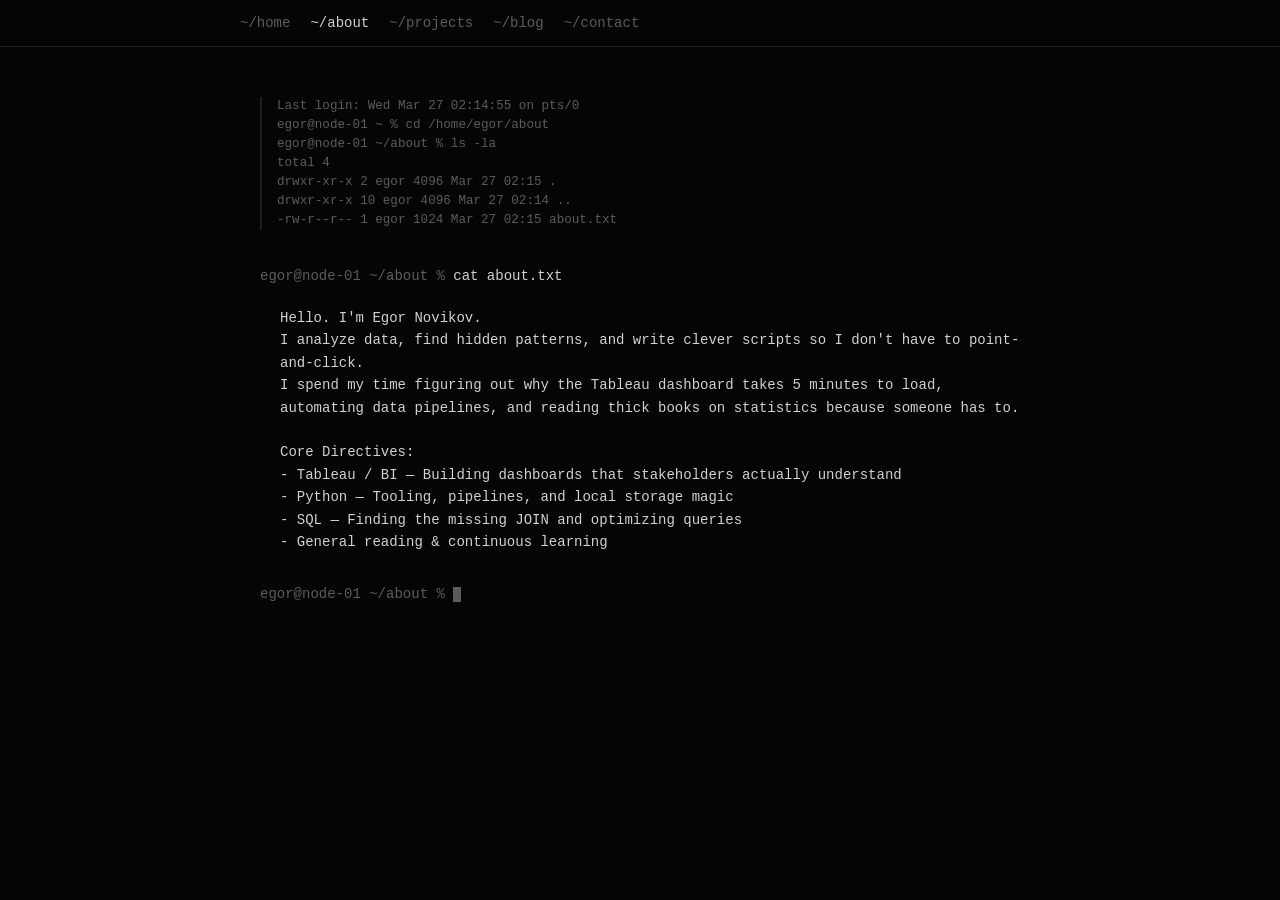
==== about.html @ 443dd17f "wow its alive" ====
<!DOCTYPE html>
<html lang="en">
<head>
    <meta charset="UTF-8">
    <meta name="viewport" content="width=device-width, initial-scale=1.0">
    <title>Portfolio - About</title>
    <link rel="stylesheet" href="style.css">
</head>
<body>

<header class="site-header">
    <nav>
        <a href="index.html">~/home</a>
        <a href="about.html" class="active">~/about</a>
        <a href="projects.html">~/projects</a>
        <a href="blog.html">~/blog</a>
        <a href="contact.html">~/contact</a>
    </nav>
</header>

<main class="terminal-content">
    <div class="terminal-history">
        <p>Last login: Wed Mar 27 02:14:55 on pts/0</p>
        <p>egor@node-01 ~ % cd /home/egor/about</p>
        <p>egor@node-01 ~/about % ls -la</p>
        <p>total 4</p>
        <p>drwxr-xr-x   2 egor 4096 Mar 27 02:15 .</p>
        <p>drwxr-xr-x  10 egor 4096 Mar 27 02:14 ..</p>
        <p>-rw-r--r--   1 egor 1024 Mar 27 02:15 about.txt</p>
    </div>

    <section class="section">
        <h2 class="prompt custom"><span class="dim">egor@node-01 ~/about %</span> <span class="cmd">cat about.txt</span></h2>
        
        <div class="terminal-text">
            <p>Hello. I'm Egor Novikov.</p>
            <p>I analyze data, find hidden patterns, and write clever scripts so I don't have to point-and-click.</p>
            <p>I spend my time figuring out why the Tableau dashboard takes 5 minutes to load, automating data pipelines, and reading thick books on statistics because someone has to.</p>
            <br>
            <p>Core Directives:</p>
            <ul>
                <li>- Tableau / BI — Building dashboards that stakeholders actually understand</li>
                <li>- Python — Tooling, pipelines, and local storage magic</li>
                <li>- SQL — Finding the missing JOIN and optimizing queries</li>
                <li>- General reading & continuous learning</li>
            </ul>
        </div>
        
        <div class="cursor-line mt">
            <span class="dim">egor@node-01 ~/about %</span> <span class="cursor"></span>
        </div>
    </section>
</main>
</body>
</html>
---- style.css ----
:root {
    --bg-color: #050505;
    --text-color: #d1d1d1;
    --highlight: #ffffff;
    --dim: #5c5c5c;
    --border: #1f1f1f;
    --font-mono: ui-monospace, 'SF Mono', Consolas, 'Liberation Mono', Menlo, monospace;
}

* {
    box-sizing: border-box;
    margin: 0;
    padding: 0;
}

::selection {
    background: #cccccc;
    color: #000000;
}

::-moz-selection {
    background: #cccccc;
    color: #000000;
}

body, html {
    background-color: var(--bg-color);
    color: var(--text-color);
    font-family: var(--font-mono);
    font-size: 14px;
    line-height: 1.6;
    height: 100%;
}

/* Header */
.site-header {
    width: 100%;
    background-color: var(--bg-color);
    border-bottom: 1px solid var(--border);
    padding: 12px 20px;
    margin-bottom: 30px;
}

.site-header nav {
    display: flex;
    gap: 20px;
    max-width: 800px;
    margin: 0 auto;
}

.site-header a {
    color: var(--dim);
    text-decoration: none;
    font-weight: normal;
}

.site-header a:hover, .site-header a.active {
    color: var(--text-color);
}

/* Content Area */
.terminal-content {
    max-width: 800px;
    margin: 0 auto;
    padding: 20px 20px 40px 20px;
}

/* NeoFetch */
.neofetch {
    display: flex;
    gap: 30px;
    margin: 20px 0 40px 0;
    flex-wrap: wrap;
    align-items: center;
}

.ascii-art {
    white-space: pre;
    font-weight: normal;
    color: var(--text-color);
    line-height: 1.15;
    font-size: 14px;
}

.neofetch-info p { margin: 2px 0; }
.neofetch-info .label { display: inline-block; width: 85px; color: var(--dim); }
.neofetch-info .highlight { font-weight: normal; color: var(--highlight); }

/* Typography & Layout */
.dim { color: var(--dim); }

.sys-msg {
    color: var(--dim);
    margin: 10px 0;
    font-size: 0.9em;
}

.terminal-history {
    color: var(--dim);
    margin-bottom: 25px;
    font-size: 0.9em;
    line-height: 1.5;
    border-left: 2px solid var(--border);
    padding-left: 15px;
}

.section { padding-top: 10px; }
.mt { margin-top: 30px; }

.prompt::before {
    content: "egor@node-01 ~ % ";
    color: var(--dim);
}

.prompt.custom::before { content: ""; }

h1.prompt, h2.prompt {
    font-size: 14px;
    font-weight: normal;
    margin-bottom: 20px;
}

.cmd {
    color: var(--text-color);
    font-weight: normal;
}

a {
    color: var(--text-color);
    text-decoration: underline;
    text-decoration-color: var(--dim);
    text-underline-offset: 3px;
}
a:hover { 
    color: var(--highlight); 
    text-decoration-color: var(--highlight);
}
ul { list-style: none; }

.terminal-text { margin-left: 20px; }
.subtitle { color: var(--dim); margin-top: 5px; }

/* Blog Posts */
.post-list p { margin-bottom: 8px; }

/* Markdown Content */
.markdown-body {
    margin-left: 20px;
    color: var(--text-color);
    max-width: 700px;
}
.markdown-body h1 {
    color: var(--highlight);
    margin: 25px 0 15px;
    font-size: 1.3em;
    font-weight: normal;
}
.markdown-body h2 {
    color: var(--highlight);
    margin: 20px 0 10px;
    font-size: 1.1em;
    font-weight: normal;
}
.markdown-body p { margin-bottom: 15px; }
.markdown-body ul { margin-bottom: 15px; margin-left: 20px; list-style-type: square; }
.markdown-body li { margin-bottom: 5px; color: var(--dim); }
.markdown-body li strong { color: var(--text-color); font-weight: normal; }
.markdown-body pre {
    background: #0a0a0a;
    padding: 15px;
    border: 1px solid var(--border);
    overflow-x: auto;
    margin: 15px 0;
}
.markdown-body code {
    background: #0a0a0a;
    padding: 2px 5px;
    border: 1px solid var(--border);
    color: var(--text-color);
    font-family: inherit;
}

/* Cursor */
.cursor {
    display: inline-block;
    width: 8px;
    height: 15px;
    background-color: var(--dim);
    vertical-align: middle;
    animation: blink 1s step-end infinite;
}

@keyframes blink {
    0%, 100% { opacity: 1; }
    50% { opacity: 0; }
}
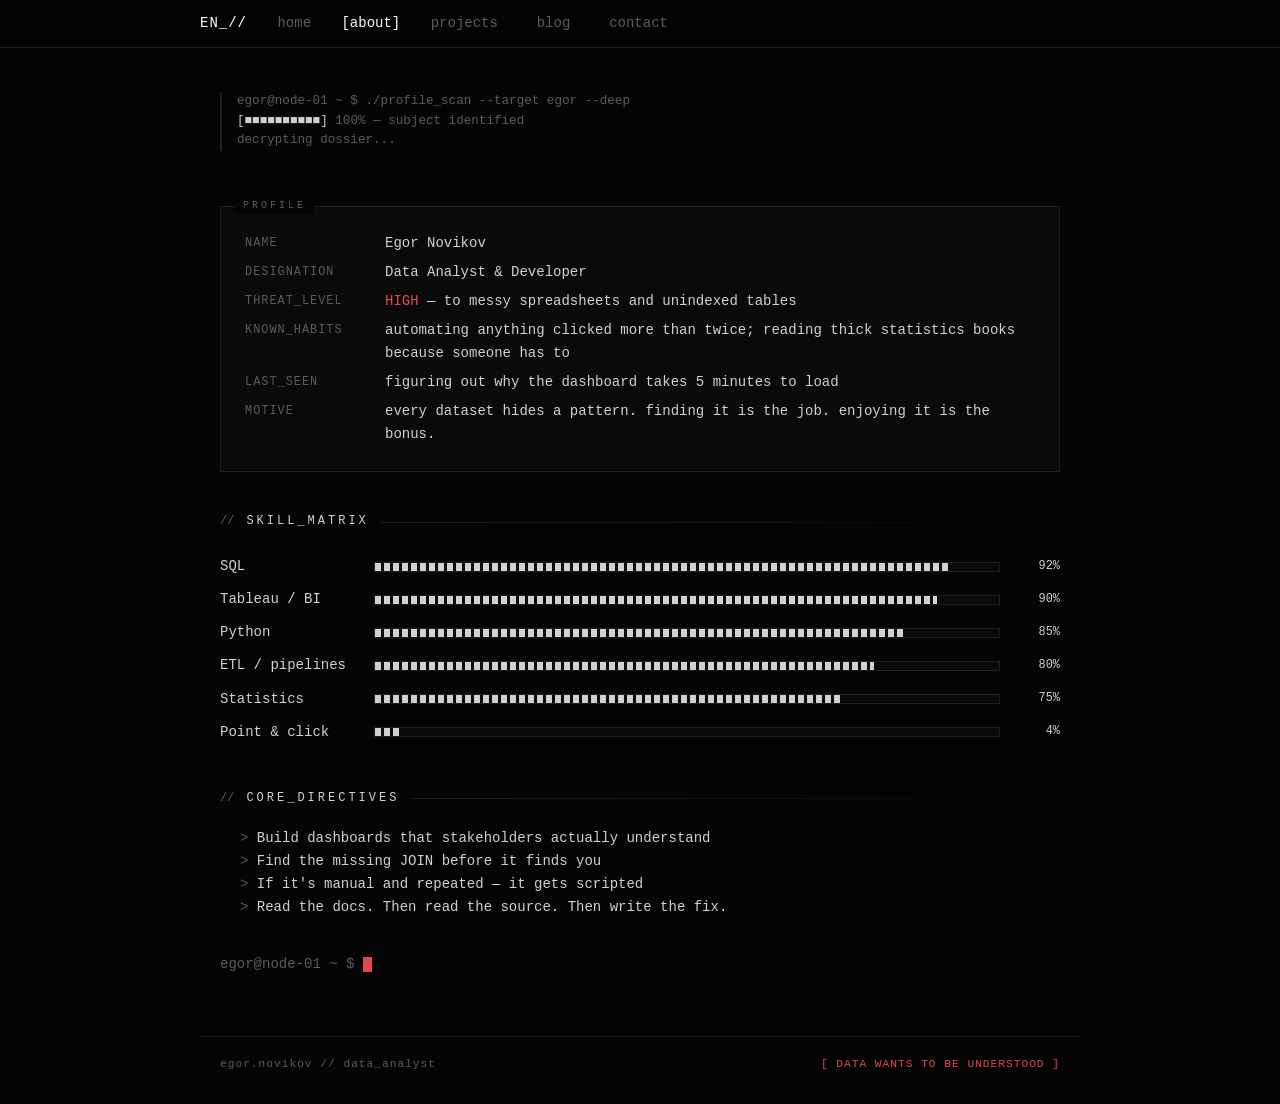
==== commit 0544a60e: "redesign: minimal terminal look, hover interactions, two new posts - monochrome palette with a singl" ====
--- a/about.html
+++ b/about.html
@@ -3,53 +3,94 @@
 <head>
     <meta charset="UTF-8">
     <meta name="viewport" content="width=device-width, initial-scale=1.0">
-    <title>Portfolio - About</title>
+    <title>egor@node-01 ~ about</title>
     <link rel="stylesheet" href="style.css">
 </head>
 <body>
 
 <header class="site-header">
     <nav>
-        <a href="index.html">~/home</a>
-        <a href="about.html" class="active">~/about</a>
-        <a href="projects.html">~/projects</a>
-        <a href="blog.html">~/blog</a>
-        <a href="contact.html">~/contact</a>
+        <a href="/" class="site-logo">EN_//</a>
+        <a href="/">home</a>
+        <a href="/about.html" class="active">about</a>
+        <a href="/projects.html">projects</a>
+        <a href="/blog.html">blog</a>
+        <a href="/contact.html">contact</a>
     </nav>
 </header>
 
 <main class="terminal-content">
     <div class="terminal-history">
-        <p>Last login: Wed Mar 27 02:14:55 on pts/0</p>
-        <p>egor@node-01 ~ % cd /home/egor/about</p>
-        <p>egor@node-01 ~/about % ls -la</p>
-        <p>total 4</p>
-        <p>drwxr-xr-x   2 egor 4096 Mar 27 02:15 .</p>
-        <p>drwxr-xr-x  10 egor 4096 Mar 27 02:14 ..</p>
-        <p>-rw-r--r--   1 egor 1024 Mar 27 02:15 about.txt</p>
+        <p>egor@node-01 ~ $ ./profile_scan --target egor --deep</p>
+        <p><span class="ok">[■■■■■■■■■■]</span> 100% — subject identified</p>
+        <p class="dim">decrypting dossier...</p>
     </div>
 
     <section class="section">
-        <h2 class="prompt custom"><span class="dim">egor@node-01 ~/about %</span> <span class="cmd">cat about.txt</span></h2>
-        
+        <div class="dossier">
+            <div class="dossier-row"><span class="k">name</span><span class="v">Egor Novikov</span></div>
+            <div class="dossier-row"><span class="k">designation</span><span class="v">Data Analyst &amp; Developer</span></div>
+            <div class="dossier-row"><span class="k">threat_level</span><span class="v"><span class="red">HIGH</span> — to messy spreadsheets and unindexed tables</span></div>
+            <div class="dossier-row"><span class="k">known_habits</span><span class="v">automating anything clicked more than twice; reading thick statistics books because someone has to</span></div>
+            <div class="dossier-row"><span class="k">last_seen</span><span class="v">figuring out why the dashboard takes 5 minutes to load</span></div>
+            <div class="dossier-row"><span class="k">motive</span><span class="v">every dataset hides a pattern. finding it is the job. enjoying it is the bonus.</span></div>
+        </div>
+
+        <h2 class="sec-label">skill_matrix</h2>
+        <div class="skills">
+            <div class="skill-row">
+                <span class="skill-name">SQL</span>
+                <div class="skill-track"><div class="skill-fill" data-pct="92"></div></div>
+                <span class="skill-pct">92%</span>
+            </div>
+            <div class="skill-row">
+                <span class="skill-name">Tableau / BI</span>
+                <div class="skill-track"><div class="skill-fill" data-pct="90"></div></div>
+                <span class="skill-pct">90%</span>
+            </div>
+            <div class="skill-row">
+                <span class="skill-name">Python</span>
+                <div class="skill-track"><div class="skill-fill" data-pct="85"></div></div>
+                <span class="skill-pct">85%</span>
+            </div>
+            <div class="skill-row">
+                <span class="skill-name">ETL / pipelines</span>
+                <div class="skill-track"><div class="skill-fill" data-pct="80"></div></div>
+                <span class="skill-pct">80%</span>
+            </div>
+            <div class="skill-row">
+                <span class="skill-name">Statistics</span>
+                <div class="skill-track"><div class="skill-fill" data-pct="75"></div></div>
+                <span class="skill-pct">75%</span>
+            </div>
+            <div class="skill-row">
+                <span class="skill-name">Point &amp; click</span>
+                <div class="skill-track"><div class="skill-fill" data-pct="4"></div></div>
+                <span class="skill-pct dim">4%</span>
+            </div>
+        </div>
+
+        <h2 class="sec-label">core_directives</h2>
         <div class="terminal-text">
-            <p>Hello. I'm Egor Novikov.</p>
-            <p>I analyze data, find hidden patterns, and write clever scripts so I don't have to point-and-click.</p>
-            <p>I spend my time figuring out why the Tableau dashboard takes 5 minutes to load, automating data pipelines, and reading thick books on statistics because someone has to.</p>
-            <br>
-            <p>Core Directives:</p>
             <ul>
-                <li>- Tableau / BI — Building dashboards that stakeholders actually understand</li>
-                <li>- Python — Tooling, pipelines, and local storage magic</li>
-                <li>- SQL — Finding the missing JOIN and optimizing queries</li>
-                <li>- General reading & continuous learning</li>
+                <li><span class="dim">&gt;</span> Build dashboards that stakeholders actually understand</li>
+                <li><span class="dim">&gt;</span> Find the missing JOIN before it finds you</li>
+                <li><span class="dim">&gt;</span> If it's manual and repeated — it gets scripted</li>
+                <li><span class="dim">&gt;</span> Read the docs. Then read the source. Then write the fix.</li>
             </ul>
         </div>
-        
+
         <div class="cursor-line mt">
-            <span class="dim">egor@node-01 ~/about %</span> <span class="cursor"></span>
+            <span class="prompt"></span><span class="cursor"></span>
         </div>
     </section>
 </main>
+
+<footer class="site-footer">
+    <span>egor.novikov // data_analyst</span>
+    <span class="f-tag">[ DATA WANTS TO BE UNDERSTOOD ]</span>
+</footer>
+
+<script src="js/main.js"></script>
 </body>
-</html>+</html>
--- a/style.css
+++ b/style.css
@@ -1,9 +1,11 @@
 :root {
-    --bg-color: #050505;
-    --text-color: #d1d1d1;
-    --highlight: #ffffff;
+    --bg: #050505;
+    --panel: #0a0a0a;
+    --text: #d1d1d1;
+    --bright: #ffffff;
     --dim: #5c5c5c;
     --border: #1f1f1f;
+    --red: #e5484d;
     --font-mono: ui-monospace, 'SF Mono', Consolas, 'Liberation Mono', Menlo, monospace;
 }
 
@@ -18,100 +20,180 @@
     color: #000000;
 }
 
-::-moz-selection {
-    background: #cccccc;
-    color: #000000;
-}
-
-body, html {
-    background-color: var(--bg-color);
-    color: var(--text-color);
+html {
+    background-color: var(--bg);
+    scrollbar-color: var(--border) var(--bg);
+}
+
+body {
+    background-color: var(--bg);
+    color: var(--text);
     font-family: var(--font-mono);
     font-size: 14px;
-    line-height: 1.6;
-    height: 100%;
-}
-
-/* Header */
+    line-height: 1.65;
+    min-height: 100vh;
+}
+
+/* ---------- Header ---------- */
 .site-header {
+    position: sticky;
+    top: 0;
+    z-index: 100;
     width: 100%;
-    background-color: var(--bg-color);
+    background: rgba(5, 5, 5, 0.88);
+    backdrop-filter: blur(6px);
+    -webkit-backdrop-filter: blur(6px);
     border-bottom: 1px solid var(--border);
     padding: 12px 20px;
-    margin-bottom: 30px;
+    margin-bottom: 34px;
 }
 
 .site-header nav {
     display: flex;
-    gap: 20px;
-    max-width: 800px;
+    align-items: center;
+    gap: 22px;
+    max-width: 880px;
     margin: 0 auto;
+    flex-wrap: wrap;
+}
+
+.site-logo {
+    color: var(--bright) !important;
+    text-decoration: none !important;
+    font-weight: bold;
+    letter-spacing: 1px;
 }
 
 .site-header a {
     color: var(--dim);
     text-decoration: none;
     font-weight: normal;
-}
+    transition: color 0.15s ease;
+}
+
+.site-header a::before { content: "["; opacity: 0; transition: opacity 0.15s; color: var(--bright); }
+.site-header a::after  { content: "]"; opacity: 0; transition: opacity 0.15s; color: var(--bright); }
+.site-header a.site-logo::before, .site-header a.site-logo::after { content: none; }
 
 .site-header a:hover, .site-header a.active {
-    color: var(--text-color);
-}
-
-/* Content Area */
+    color: var(--bright);
+}
+.site-header a:hover::before, .site-header a:hover::after,
+.site-header a.active::before, .site-header a.active::after { opacity: 1; }
+
+/* ---------- Layout ---------- */
 .terminal-content {
-    max-width: 800px;
+    max-width: 880px;
     margin: 0 auto;
-    padding: 20px 20px 40px 20px;
-}
-
-/* NeoFetch */
-.neofetch {
-    display: flex;
-    gap: 30px;
-    margin: 20px 0 40px 0;
-    flex-wrap: wrap;
-    align-items: center;
-}
-
-.ascii-art {
-    white-space: pre;
-    font-weight: normal;
-    color: var(--text-color);
-    line-height: 1.15;
-    font-size: 14px;
-}
-
-.neofetch-info p { margin: 2px 0; }
-.neofetch-info .label { display: inline-block; width: 85px; color: var(--dim); }
-.neofetch-info .highlight { font-weight: normal; color: var(--highlight); }
-
-/* Typography & Layout */
+    padding: 10px 20px 60px 20px;
+}
+
+.section { padding-top: 10px; }
+.mt { margin-top: 34px; }
+
+/* ---------- Glitch title (hover-triggered) ---------- */
+.glitch {
+    position: relative;
+    display: inline-block;
+    color: var(--bright);
+    letter-spacing: 2px;
+}
+
+.glitch::before,
+.glitch::after {
+    content: attr(data-text);
+    position: absolute;
+    top: 0;
+    left: 0;
+    width: 100%;
+    overflow: hidden;
+    opacity: 0;
+    pointer-events: none;
+}
+
+.glitch:hover::before {
+    color: var(--red);
+    z-index: -1;
+    animation: glitch-a 0.5s steps(1) both;
+}
+
+.glitch:hover::after {
+    color: var(--dim);
+    z-index: -2;
+    animation: glitch-b 0.5s steps(1) both;
+}
+
+@keyframes glitch-a {
+    0%  { transform: translate(-3px, 1px); clip-path: inset(10% 0 55% 0); opacity: 1; }
+    30% { transform: translate(3px, -1px); clip-path: inset(60% 0 8% 0); opacity: 1; }
+    60% { transform: translate(-2px, 0); clip-path: inset(30% 0 45% 0); opacity: 1; }
+    100% { transform: none; opacity: 0; }
+}
+
+@keyframes glitch-b {
+    0%  { transform: translate(3px, -1px); clip-path: inset(45% 0 20% 0); opacity: 1; }
+    35% { transform: translate(-3px, 1px); clip-path: inset(5% 0 70% 0); opacity: 1; }
+    70% { transform: translate(2px, 1px); clip-path: inset(70% 0 5% 0); opacity: 1; }
+    100% { transform: none; opacity: 0; }
+}
+
+.hero-title {
+    font-size: clamp(26px, 6vw, 44px);
+    font-weight: bold;
+    margin: 18px 0 4px 0;
+    line-height: 1.1;
+}
+
+.hero-role {
+    color: var(--text);
+    font-size: clamp(14px, 2.5vw, 17px);
+    letter-spacing: 3px;
+    text-transform: uppercase;
+    margin-bottom: 6px;
+    min-height: 1.6em;
+}
+.hero-role .typed-cursor {
+    display: inline-block;
+    width: 9px;
+    height: 1em;
+    background: var(--red);
+    vertical-align: text-bottom;
+    animation: blink 1s step-end infinite;
+}
+
+.hero-tagline {
+    color: var(--dim);
+    max-width: 560px;
+}
+
+/* ---------- Terminal blocks ---------- */
+.terminal-history {
+    color: var(--dim);
+    margin-bottom: 25px;
+    font-size: 0.9em;
+    line-height: 1.55;
+    border-left: 2px solid var(--border);
+    padding-left: 15px;
+}
+.terminal-history .ok { color: var(--text); }
+
 .dim { color: var(--dim); }
+.hl { color: var(--bright); }
+.red { color: var(--red); }
 
 .sys-msg {
     color: var(--dim);
     margin: 10px 0;
     font-size: 0.9em;
-}
-
-.terminal-history {
-    color: var(--dim);
-    margin-bottom: 25px;
-    font-size: 0.9em;
-    line-height: 1.5;
-    border-left: 2px solid var(--border);
-    padding-left: 15px;
-}
-
-.section { padding-top: 10px; }
-.mt { margin-top: 30px; }
+    white-space: pre-wrap;
+}
+.sys-msg .ok { color: var(--text); }
+.sys-msg .warn { color: var(--dim); }
 
 .prompt::before {
-    content: "egor@node-01 ~ % ";
-    color: var(--dim);
-}
-
+    content: "egor@node-01 ~ $ ";
+    color: var(--dim);
+}
 .prompt.custom::before { content: ""; }
 
 h1.prompt, h2.prompt {
@@ -120,72 +202,332 @@
     margin-bottom: 20px;
 }
 
-.cmd {
-    color: var(--text-color);
-    font-weight: normal;
-}
+.cmd { color: var(--bright); }
 
 a {
-    color: var(--text-color);
+    color: var(--text);
     text-decoration: underline;
     text-decoration-color: var(--dim);
     text-underline-offset: 3px;
-}
-a:hover { 
-    color: var(--highlight); 
-    text-decoration-color: var(--highlight);
-}
+    transition: color 0.15s;
+}
+a:hover {
+    color: var(--bright);
+    text-decoration-color: var(--bright);
+}
+
 ul { list-style: none; }
 
 .terminal-text { margin-left: 20px; }
 .subtitle { color: var(--dim); margin-top: 5px; }
 
-/* Blog Posts */
+/* ---------- Section headers ---------- */
+.sec-label {
+    display: flex;
+    align-items: center;
+    gap: 12px;
+    margin: 40px 0 18px 0;
+    color: var(--text);
+    letter-spacing: 3px;
+    text-transform: uppercase;
+    font-size: 12px;
+    font-weight: normal;
+}
+.sec-label::before { content: "//"; color: var(--dim); letter-spacing: 0; }
+.sec-label::after {
+    content: "";
+    flex: 1;
+    height: 1px;
+    background: linear-gradient(90deg, var(--border), transparent);
+}
+
+/* ---------- Stat grid (home) ---------- */
+.stat-grid {
+    display: grid;
+    grid-template-columns: repeat(auto-fit, minmax(180px, 1fr));
+    gap: 12px;
+    margin: 24px 0;
+}
+
+.stat-cell {
+    border: 1px solid var(--border);
+    background: var(--panel);
+    padding: 14px 16px;
+    position: relative;
+    transition: border-color 0.2s;
+}
+.stat-cell:hover { border-color: var(--dim); }
+.stat-cell::before {
+    content: "";
+    position: absolute;
+    top: -1px;
+    left: -1px;
+    width: 10px;
+    height: 10px;
+    border-top: 2px solid var(--dim);
+    border-left: 2px solid var(--dim);
+    transition: border-color 0.2s;
+}
+.stat-cell:hover::before { border-color: var(--bright); }
+.stat-key {
+    color: var(--dim);
+    font-size: 0.8em;
+    letter-spacing: 1.5px;
+    text-transform: uppercase;
+}
+.stat-val {
+    color: var(--bright);
+    font-size: 1.25em;
+    margin-top: 2px;
+}
+.stat-val .u { color: var(--dim); font-size: 0.7em; }
+
+/* ---------- CTA buttons ---------- */
+.cta-row {
+    display: flex;
+    gap: 14px;
+    margin-top: 28px;
+    flex-wrap: wrap;
+}
+.btn {
+    display: inline-block;
+    padding: 9px 20px;
+    border: 1px solid var(--dim);
+    color: var(--text);
+    text-decoration: none;
+    letter-spacing: 2px;
+    text-transform: uppercase;
+    font-size: 12px;
+    background: transparent;
+    transition: all 0.15s ease;
+    clip-path: polygon(0 0, calc(100% - 10px) 0, 100% 10px, 100% 100%, 10px 100%, 0 calc(100% - 10px));
+}
+.btn:hover {
+    background: var(--bright);
+    border-color: var(--bright);
+    color: #000;
+}
+.btn.alt { border-color: var(--red); color: var(--red); }
+.btn.alt:hover {
+    background: var(--red);
+    color: #000;
+}
+
+/* ---------- Dossier / about ---------- */
+.dossier {
+    border: 1px solid var(--border);
+    background: var(--panel);
+    padding: 22px 24px;
+    margin: 20px 0;
+    position: relative;
+}
+.dossier::before {
+    content: "PROFILE";
+    position: absolute;
+    top: -9px;
+    left: 14px;
+    background: var(--bg);
+    padding: 0 8px;
+    color: var(--dim);
+    font-size: 10px;
+    letter-spacing: 3px;
+}
+.dossier-row {
+    display: flex;
+    gap: 10px;
+    padding: 3px 0;
+    flex-wrap: wrap;
+}
+.dossier-row .k {
+    color: var(--dim);
+    min-width: 130px;
+    text-transform: uppercase;
+    font-size: 0.85em;
+    letter-spacing: 1px;
+    padding-top: 2px;
+}
+.dossier-row .v { color: var(--text); flex: 1; }
+
+/* ---------- Skill bars ---------- */
+.skills { margin: 10px 0; }
+.skill-row {
+    display: grid;
+    grid-template-columns: 140px 1fr 46px;
+    gap: 14px;
+    align-items: center;
+    padding: 5px 0;
+}
+.skill-name { color: var(--text); }
+.skill-track {
+    height: 10px;
+    background: var(--panel);
+    border: 1px solid var(--border);
+    position: relative;
+    overflow: hidden;
+}
+.skill-fill {
+    height: 100%;
+    width: 0;
+    background: repeating-linear-gradient(
+        90deg,
+        var(--text) 0px, var(--text) 6px,
+        transparent 6px, transparent 9px
+    );
+    transition: width 1.1s cubic-bezier(0.22, 1, 0.36, 1);
+}
+.skill-pct { color: var(--text); text-align: right; font-size: 0.85em; }
+
+/* ---------- Project cards ---------- */
+.project-grid {
+    display: grid;
+    grid-template-columns: repeat(auto-fill, minmax(340px, 1fr));
+    gap: 16px;
+    margin-top: 20px;
+}
+
+.project-card {
+    border: 1px solid var(--border);
+    background: var(--panel);
+    padding: 18px 20px;
+    position: relative;
+    display: flex;
+    flex-direction: column;
+    gap: 10px;
+    transition: border-color 0.2s, transform 0.2s;
+}
+.project-card:hover {
+    border-color: var(--dim);
+    transform: translateY(-2px);
+}
+.project-card::before,
+.project-card::after {
+    content: "";
+    position: absolute;
+    width: 12px;
+    height: 12px;
+    transition: border-color 0.2s;
+}
+.project-card::before {
+    top: -1px; right: -1px;
+    border-top: 2px solid var(--border);
+    border-right: 2px solid var(--border);
+}
+.project-card::after {
+    bottom: -1px; left: -1px;
+    border-bottom: 2px solid var(--border);
+    border-left: 2px solid var(--border);
+}
+.project-card:hover::before,
+.project-card:hover::after {
+    border-color: var(--bright);
+}
+
+.project-id {
+    color: var(--dim);
+    font-size: 0.75em;
+    letter-spacing: 2px;
+}
+.project-name {
+    font-size: 1.15em;
+    color: var(--bright);
+}
+.project-name a { color: inherit; text-decoration: none; }
+.project-name a:hover { color: var(--bright); text-decoration: underline; text-underline-offset: 4px; }
+.project-desc { color: var(--dim); flex: 1; font-size: 0.95em; }
+
+.tag-row { display: flex; gap: 8px; flex-wrap: wrap; }
+.tag {
+    font-size: 0.72em;
+    letter-spacing: 1px;
+    color: var(--dim);
+    border: 1px solid var(--border);
+    padding: 1px 8px;
+    text-transform: lowercase;
+    transition: color 0.15s, border-color 0.15s;
+}
+.project-card:hover .tag { color: var(--text); border-color: var(--dim); }
+
+/* ---------- Contact ---------- */
+.channel-list { margin-top: 24px; display: flex; flex-direction: column; gap: 12px; }
+.channel {
+    display: flex;
+    align-items: center;
+    gap: 16px;
+    border: 1px solid var(--border);
+    background: var(--panel);
+    padding: 16px 20px;
+    text-decoration: none;
+    transition: border-color 0.2s;
+}
+.channel:hover { border-color: var(--bright); }
+.channel .ch-proto {
+    color: var(--dim);
+    font-size: 0.75em;
+    letter-spacing: 2px;
+    min-width: 90px;
+    text-transform: uppercase;
+}
+.channel .ch-addr { color: var(--bright); text-decoration: none; }
+.channel:hover .ch-addr { text-decoration: underline; text-underline-offset: 4px; }
+.channel .ch-status { margin-left: auto; color: var(--dim); font-size: 0.8em; letter-spacing: 1px; }
+.channel:hover .ch-status { color: var(--text); }
+
+/* ---------- Blog ---------- */
 .post-list p { margin-bottom: 8px; }
 
-/* Markdown Content */
 .markdown-body {
     margin-left: 20px;
-    color: var(--text-color);
+    color: var(--text);
     max-width: 700px;
 }
 .markdown-body h1 {
-    color: var(--highlight);
+    color: var(--bright);
     margin: 25px 0 15px;
     font-size: 1.3em;
     font-weight: normal;
+    border-left: 3px solid var(--red);
+    padding-left: 12px;
 }
 .markdown-body h2 {
-    color: var(--highlight);
+    color: var(--bright);
     margin: 20px 0 10px;
     font-size: 1.1em;
     font-weight: normal;
 }
 .markdown-body p { margin-bottom: 15px; }
-.markdown-body ul { margin-bottom: 15px; margin-left: 20px; list-style-type: square; }
-.markdown-body li { margin-bottom: 5px; color: var(--dim); }
-.markdown-body li strong { color: var(--text-color); font-weight: normal; }
+.markdown-body ul, .markdown-body ol { margin-bottom: 15px; margin-left: 20px; }
+.markdown-body ul { list-style-type: square; }
+.markdown-body li { margin-bottom: 5px; color: var(--text); }
+.markdown-body li strong { color: var(--bright); font-weight: normal; }
+.markdown-body blockquote {
+    border-left: 2px solid var(--dim);
+    padding-left: 14px;
+    margin: 15px 0;
+    color: var(--dim);
+}
 .markdown-body pre {
-    background: #0a0a0a;
+    background: var(--panel);
     padding: 15px;
     border: 1px solid var(--border);
     overflow-x: auto;
     margin: 15px 0;
 }
 .markdown-body code {
-    background: #0a0a0a;
+    background: var(--panel);
     padding: 2px 5px;
     border: 1px solid var(--border);
-    color: var(--text-color);
+    color: var(--text);
     font-family: inherit;
 }
-
-/* Cursor */
+.markdown-body pre code { border: none; padding: 0; }
+.markdown-body em { color: var(--dim); font-style: italic; }
+
+/* ---------- Cursor ---------- */
 .cursor {
     display: inline-block;
-    width: 8px;
+    width: 9px;
     height: 15px;
-    background-color: var(--dim);
+    background-color: var(--red);
     vertical-align: middle;
     animation: blink 1s step-end infinite;
 }
@@ -193,4 +535,37 @@
 @keyframes blink {
     0%, 100% { opacity: 1; }
     50% { opacity: 0; }
-}+}
+
+/* ---------- Footer ---------- */
+.site-footer {
+    max-width: 880px;
+    margin: 0 auto;
+    padding: 18px 20px 30px;
+    color: var(--dim);
+    font-size: 0.8em;
+    border-top: 1px solid var(--border);
+    display: flex;
+    justify-content: space-between;
+    gap: 12px;
+    flex-wrap: wrap;
+    letter-spacing: 1px;
+}
+.site-footer .f-tag { color: var(--red); }
+
+/* ---------- Reduced motion ---------- */
+@media (prefers-reduced-motion: reduce) {
+    *, *::before, *::after {
+        animation-duration: 0.01ms !important;
+        animation-iteration-count: 1 !important;
+        transition-duration: 0.01ms !important;
+    }
+}
+
+/* ---------- Mobile ---------- */
+@media (max-width: 560px) {
+    .site-header nav { gap: 12px; font-size: 12.5px; }
+    .skill-row { grid-template-columns: 100px 1fr 40px; gap: 8px; }
+    .dossier-row .k { min-width: 100px; }
+    .project-grid { grid-template-columns: 1fr; }
+}
